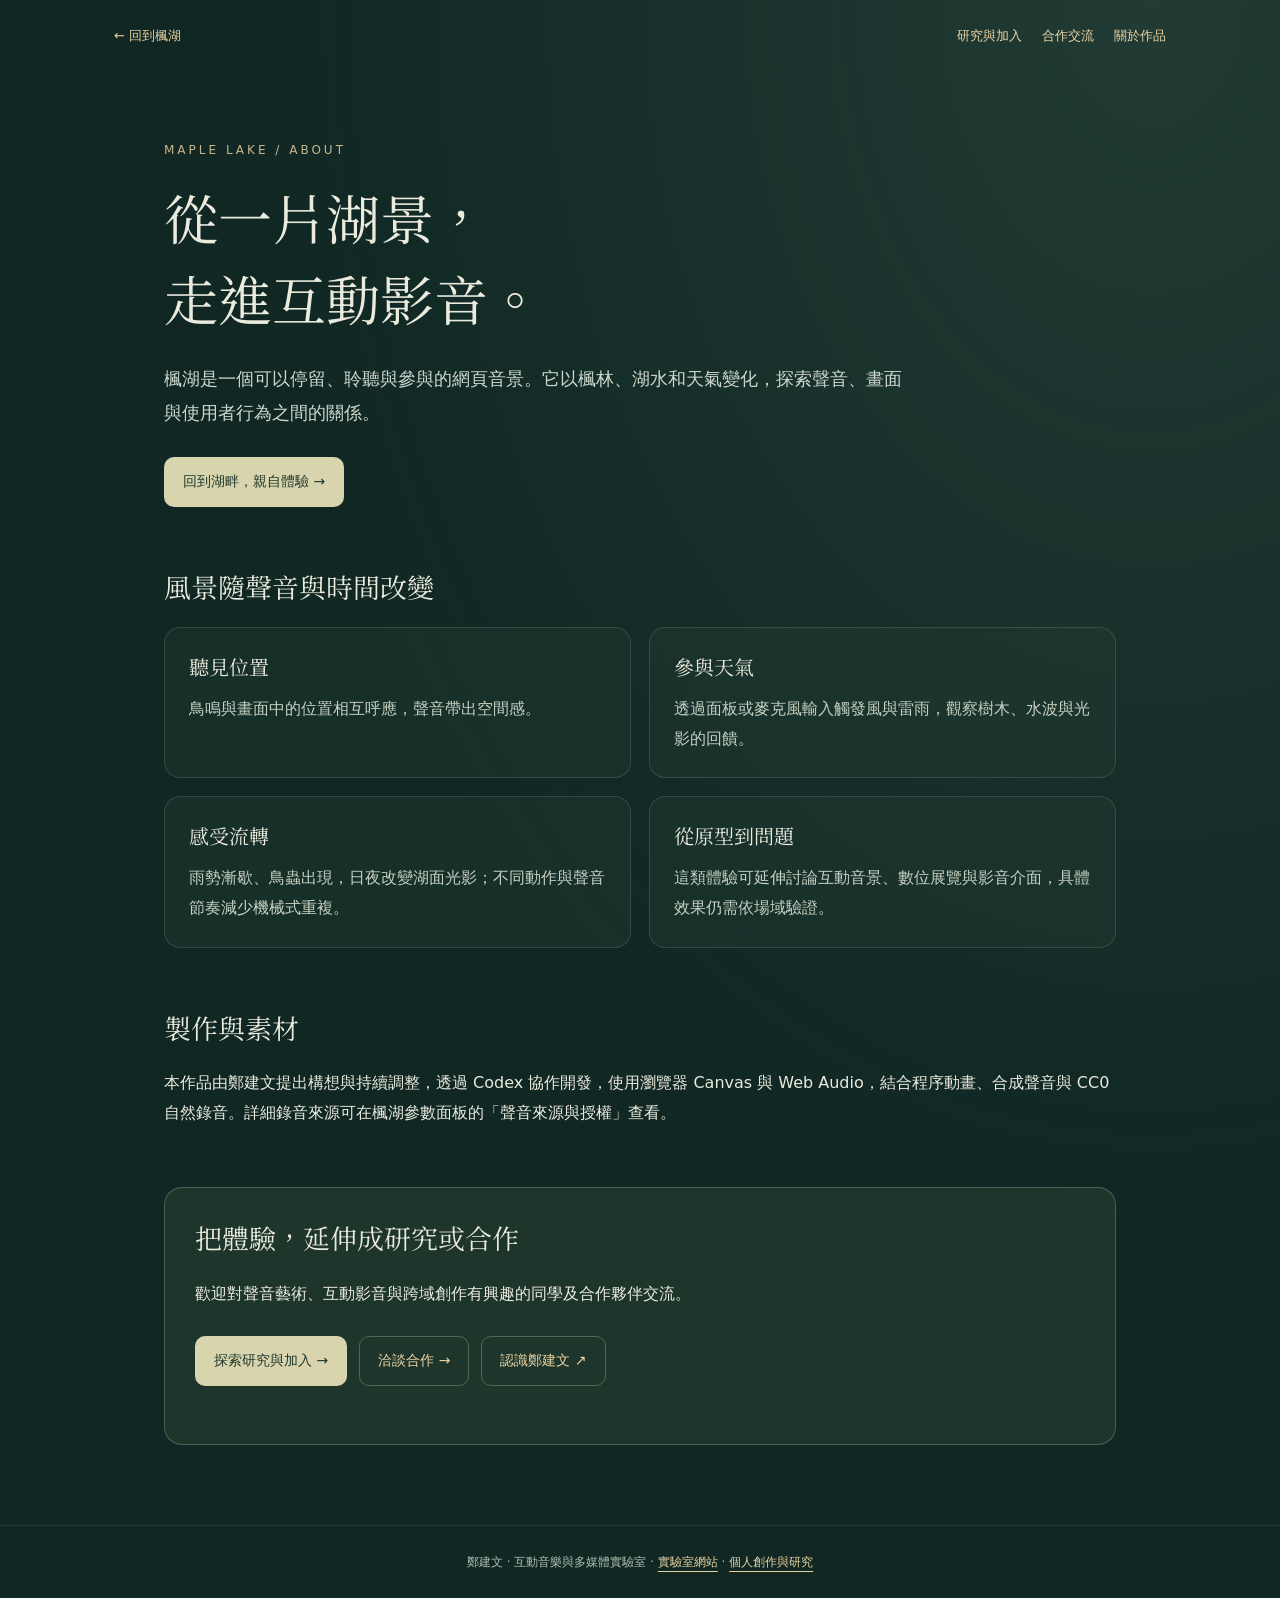
==== about.html @ 9a6f679a "Add research, collaboration and project introduction with public contact" ====
<!doctype html><html lang="zh-Hant"><head><meta charset="utf-8"><meta name="viewport" content="width=device-width,initial-scale=1"><meta name="description" content="從一片湖景，走進互動影音｜鄭建文・互動音樂與多媒體實驗室"><title>從一片湖景，走進互動影音｜楓湖 × 互動音樂與多媒體實驗室</title><link rel="stylesheet" href="outreach.css"></head><body><nav><a href="./">← 回到楓湖</a><div><a href="research.html">研究與加入</a><a href="collaboration.html">合作交流</a><a href="about.html">關於作品</a></div></nav><main><p class="eyebrow">MAPLE LAKE / ABOUT</p><h1>從一片湖景，<br>走進互動影音。</h1><p class="lead">楓湖是一個可以停留、聆聽與參與的網頁音景。它以楓林、湖水和天氣變化，探索聲音、畫面與使用者行為之間的關係。</p><div class="actions"><a class="button primary" href="./">回到湖畔，親自體驗 →</a></div><section><h2>風景隨聲音與時間改變</h2><div class="grid"><article class="card"><h3>聽見位置</h3><p>鳥鳴與畫面中的位置相互呼應，聲音帶出空間感。</p></article><article class="card"><h3>參與天氣</h3><p>透過面板或麥克風輸入觸發風與雷雨，觀察樹木、水波與光影的回饋。</p></article><article class="card"><h3>感受流轉</h3><p>雨勢漸歇、鳥蟲出現，日夜改變湖面光影；不同動作與聲音節奏減少機械式重複。</p></article><article class="card"><h3>從原型到問題</h3><p>這類體驗可延伸討論互動音景、數位展覽與影音介面，具體效果仍需依場域驗證。</p></article></div></section><section><h2>製作與素材</h2><p>本作品由鄭建文提出構想與持續調整，透過 Codex 協作開發，使用瀏覽器 Canvas 與 Web Audio，結合程序動畫、合成聲音與 CC0 自然錄音。詳細錄音來源可在楓湖參數面板的「聲音來源與授權」查看。</p></section><section class="contact"><h2>把體驗，延伸成研究或合作</h2><p>歡迎對聲音藝術、互動影音與跨域創作有興趣的同學及合作夥伴交流。</p><div class="actions"><a class="button primary" href="research.html">探索研究與加入 →</a><a class="button" href="collaboration.html">洽談合作 →</a><a class="button" href="https://cwcheng2009.blogspot.com/">認識鄭建文 ↗</a></div></section></main><footer>鄭建文 · 互動音樂與多媒體實驗室 · <a href="https://ilab-ntut.blogspot.com/">實驗室網站</a> · <a href="https://cwcheng2009.blogspot.com/">個人創作與研究</a></footer></body></html>
---- outreach.css ----
@import url('https://fonts.googleapis.com/css2?family=Noto+Serif+TC:wght@400;500&display=swap');
:root{font-family:system-ui,sans-serif;color:#eaeadd;background:#102724}*{box-sizing:border-box}body{margin:0;background:radial-gradient(ellipse at 90% 0,#44635355,transparent 55%),#102724;line-height:1.85}a{color:#ead3a3;text-underline-offset:5px}nav{max-width:1100px;margin:auto;padding:24px;display:flex;justify-content:space-between;gap:20px}nav div{display:flex;gap:20px}nav a{text-decoration:none;font-size:13px}main{max-width:1000px;margin:auto;padding:55px 24px 80px}.eyebrow{font-size:12px;color:#c6b58c;letter-spacing:3px}h1,h2,h3{font-family:'Noto Serif TC',serif;font-weight:400;line-height:1.5}h1{font-size:clamp(32px,5vw,54px);margin:15px 0 24px}h2{font-size:27px;margin:0 0 20px}h3{font-size:20px;margin:0 0 12px}.lead{font-size:18px;max-width:740px;color:#cdd8cc}.actions{display:flex;gap:12px;flex-wrap:wrap;margin:28px 0}.button{display:inline-block;border:1px solid #d6d9b74a;border-radius:10px;padding:11px 18px;text-decoration:none;font-size:14px}.primary{background:#d8d4ae;color:#21392c}.grid{display:grid;grid-template-columns:repeat(2,1fr);gap:18px}.card{background:#243e3466;border:1px solid #d6d9b726;border-radius:16px;padding:24px}.card p{color:#c5d1c2;margin:0}section{margin-top:60px}.note{font-size:13px;color:#aebfb0}.contact{padding:30px;border:1px solid #d6d9b740;border-radius:18px;background:#324c3866}footer{padding:25px;text-align:center;border-top:1px solid #ffffff16;font-size:12px;color:#aebfb0}a:focus-visible{outline:2px solid #efca84;outline-offset:5px}@media(max-width:640px){nav{flex-direction:column;gap:12px}nav div{gap:16px}main{padding-top:30px}.grid{grid-template-columns:1fr}.lead{font-size:16px}section{margin-top:42px}}
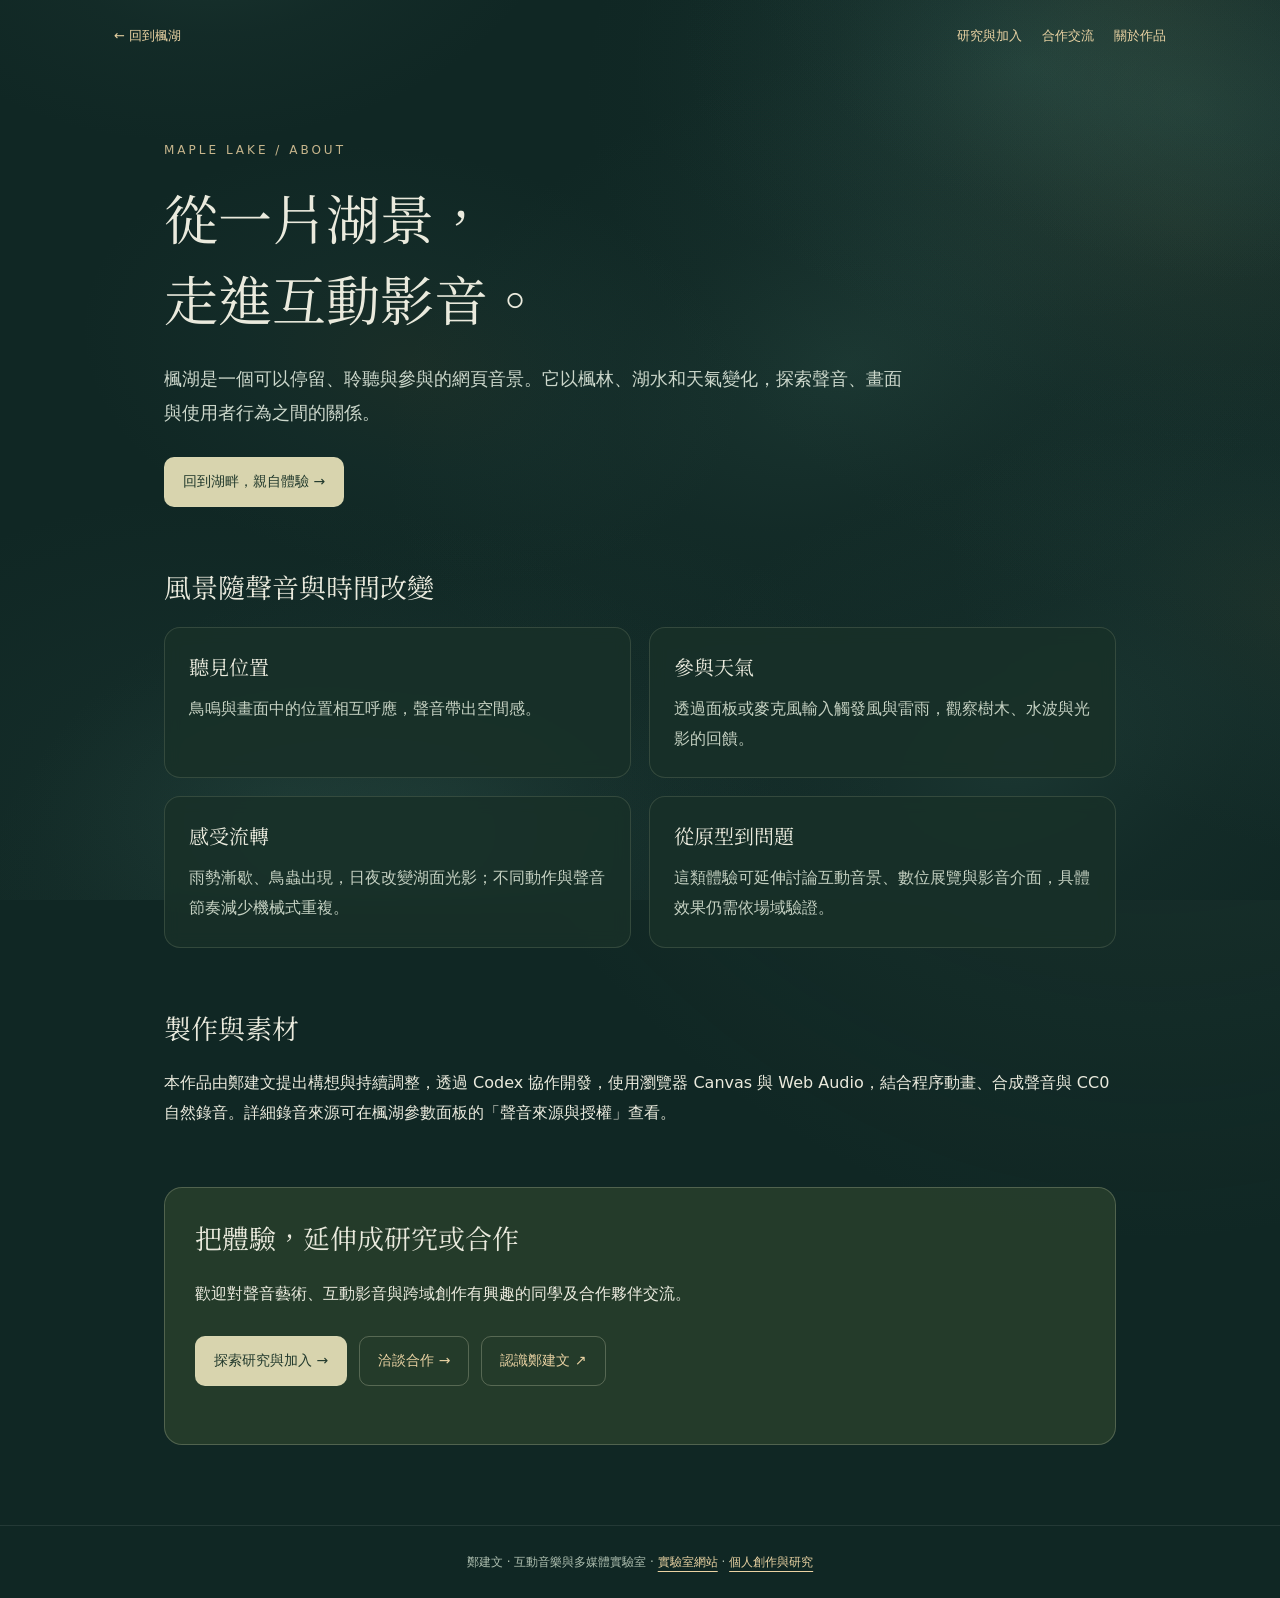
==== commit fdc18d82: "Add interactive mist, sound waves and particles to outreach pages" ====
--- a/about.html
+++ b/about.html
@@ -1 +1 @@
-<!doctype html><html lang="zh-Hant"><head><meta charset="utf-8"><meta name="viewport" content="width=device-width,initial-scale=1"><meta name="description" content="從一片湖景，走進互動影音｜鄭建文・互動音樂與多媒體實驗室"><title>從一片湖景，走進互動影音｜楓湖 × 互動音樂與多媒體實驗室</title><link rel="stylesheet" href="outreach.css"></head><body><nav><a href="./">← 回到楓湖</a><div><a href="research.html">研究與加入</a><a href="collaboration.html">合作交流</a><a href="about.html">關於作品</a></div></nav><main><p class="eyebrow">MAPLE LAKE / ABOUT</p><h1>從一片湖景，<br>走進互動影音。</h1><p class="lead">楓湖是一個可以停留、聆聽與參與的網頁音景。它以楓林、湖水和天氣變化，探索聲音、畫面與使用者行為之間的關係。</p><div class="actions"><a class="button primary" href="./">回到湖畔，親自體驗 →</a></div><section><h2>風景隨聲音與時間改變</h2><div class="grid"><article class="card"><h3>聽見位置</h3><p>鳥鳴與畫面中的位置相互呼應，聲音帶出空間感。</p></article><article class="card"><h3>參與天氣</h3><p>透過面板或麥克風輸入觸發風與雷雨，觀察樹木、水波與光影的回饋。</p></article><article class="card"><h3>感受流轉</h3><p>雨勢漸歇、鳥蟲出現，日夜改變湖面光影；不同動作與聲音節奏減少機械式重複。</p></article><article class="card"><h3>從原型到問題</h3><p>這類體驗可延伸討論互動音景、數位展覽與影音介面，具體效果仍需依場域驗證。</p></article></div></section><section><h2>製作與素材</h2><p>本作品由鄭建文提出構想與持續調整，透過 Codex 協作開發，使用瀏覽器 Canvas 與 Web Audio，結合程序動畫、合成聲音與 CC0 自然錄音。詳細錄音來源可在楓湖參數面板的「聲音來源與授權」查看。</p></section><section class="contact"><h2>把體驗，延伸成研究或合作</h2><p>歡迎對聲音藝術、互動影音與跨域創作有興趣的同學及合作夥伴交流。</p><div class="actions"><a class="button primary" href="research.html">探索研究與加入 →</a><a class="button" href="collaboration.html">洽談合作 →</a><a class="button" href="https://cwcheng2009.blogspot.com/">認識鄭建文 ↗</a></div></section></main><footer>鄭建文 · 互動音樂與多媒體實驗室 · <a href="https://ilab-ntut.blogspot.com/">實驗室網站</a> · <a href="https://cwcheng2009.blogspot.com/">個人創作與研究</a></footer></body></html>+<!doctype html><html lang="zh-Hant"><head><meta charset="utf-8"><meta name="viewport" content="width=device-width,initial-scale=1"><meta name="description" content="從一片湖景，走進互動影音｜鄭建文・互動音樂與多媒體實驗室"><title>從一片湖景，走進互動影音｜楓湖 × 互動音樂與多媒體實驗室</title><link rel="stylesheet" href="outreach.css?v=20261008-fluid"></head><body><nav><a href="./">← 回到楓湖</a><div><a href="research.html">研究與加入</a><a href="collaboration.html">合作交流</a><a href="about.html">關於作品</a></div></nav><main><p class="eyebrow">MAPLE LAKE / ABOUT</p><h1>從一片湖景，<br>走進互動影音。</h1><p class="lead">楓湖是一個可以停留、聆聽與參與的網頁音景。它以楓林、湖水和天氣變化，探索聲音、畫面與使用者行為之間的關係。</p><div class="actions"><a class="button primary" href="./">回到湖畔，親自體驗 →</a></div><section><h2>風景隨聲音與時間改變</h2><div class="grid"><article class="card"><h3>聽見位置</h3><p>鳥鳴與畫面中的位置相互呼應，聲音帶出空間感。</p></article><article class="card"><h3>參與天氣</h3><p>透過面板或麥克風輸入觸發風與雷雨，觀察樹木、水波與光影的回饋。</p></article><article class="card"><h3>感受流轉</h3><p>雨勢漸歇、鳥蟲出現，日夜改變湖面光影；不同動作與聲音節奏減少機械式重複。</p></article><article class="card"><h3>從原型到問題</h3><p>這類體驗可延伸討論互動音景、數位展覽與影音介面，具體效果仍需依場域驗證。</p></article></div></section><section><h2>製作與素材</h2><p>本作品由鄭建文提出構想與持續調整，透過 Codex 協作開發，使用瀏覽器 Canvas 與 Web Audio，結合程序動畫、合成聲音與 CC0 自然錄音。詳細錄音來源可在楓湖參數面板的「聲音來源與授權」查看。</p></section><section class="contact"><h2>把體驗，延伸成研究或合作</h2><p>歡迎對聲音藝術、互動影音與跨域創作有興趣的同學及合作夥伴交流。</p><div class="actions"><a class="button primary" href="research.html">探索研究與加入 →</a><a class="button" href="collaboration.html">洽談合作 →</a><a class="button" href="https://cwcheng2009.blogspot.com/">認識鄭建文 ↗</a></div></section></main><footer>鄭建文 · 互動音樂與多媒體實驗室 · <a href="https://ilab-ntut.blogspot.com/">實驗室網站</a> · <a href="https://cwcheng2009.blogspot.com/">個人創作與研究</a></footer><script src="outreach-bg.js?v=20261008-fluid"></script></body></html>
--- a/outreach.css
+++ b/outreach.css
@@ -1,2 +1,4 @@
 @import url('https://fonts.googleapis.com/css2?family=Noto+Serif+TC:wght@400;500&display=swap');
 :root{font-family:system-ui,sans-serif;color:#eaeadd;background:#102724}*{box-sizing:border-box}body{margin:0;background:radial-gradient(ellipse at 90% 0,#44635355,transparent 55%),#102724;line-height:1.85}a{color:#ead3a3;text-underline-offset:5px}nav{max-width:1100px;margin:auto;padding:24px;display:flex;justify-content:space-between;gap:20px}nav div{display:flex;gap:20px}nav a{text-decoration:none;font-size:13px}main{max-width:1000px;margin:auto;padding:55px 24px 80px}.eyebrow{font-size:12px;color:#c6b58c;letter-spacing:3px}h1,h2,h3{font-family:'Noto Serif TC',serif;font-weight:400;line-height:1.5}h1{font-size:clamp(32px,5vw,54px);margin:15px 0 24px}h2{font-size:27px;margin:0 0 20px}h3{font-size:20px;margin:0 0 12px}.lead{font-size:18px;max-width:740px;color:#cdd8cc}.actions{display:flex;gap:12px;flex-wrap:wrap;margin:28px 0}.button{display:inline-block;border:1px solid #d6d9b74a;border-radius:10px;padding:11px 18px;text-decoration:none;font-size:14px}.primary{background:#d8d4ae;color:#21392c}.grid{display:grid;grid-template-columns:repeat(2,1fr);gap:18px}.card{background:#243e3466;border:1px solid #d6d9b726;border-radius:16px;padding:24px}.card p{color:#c5d1c2;margin:0}section{margin-top:60px}.note{font-size:13px;color:#aebfb0}.contact{padding:30px;border:1px solid #d6d9b740;border-radius:18px;background:#324c3866}footer{padding:25px;text-align:center;border-top:1px solid #ffffff16;font-size:12px;color:#aebfb0}a:focus-visible{outline:2px solid #efca84;outline-offset:5px}@media(max-width:640px){nav{flex-direction:column;gap:12px}nav div{gap:16px}main{padding-top:30px}.grid{grid-template-columns:1fr}.lead{font-size:16px}section{margin-top:42px}}
+
+.outreach-background{position:fixed;inset:0;width:100%;height:100%;pointer-events:none;z-index:0}body>nav,body>main,body>footer{position:relative;z-index:1}.card{background:rgba(25,48,40,.88);backdrop-filter:blur(8px)}.contact{background:rgba(38,61,44,.92)}@media(prefers-reduced-motion:reduce){.card{backdrop-filter:none}}
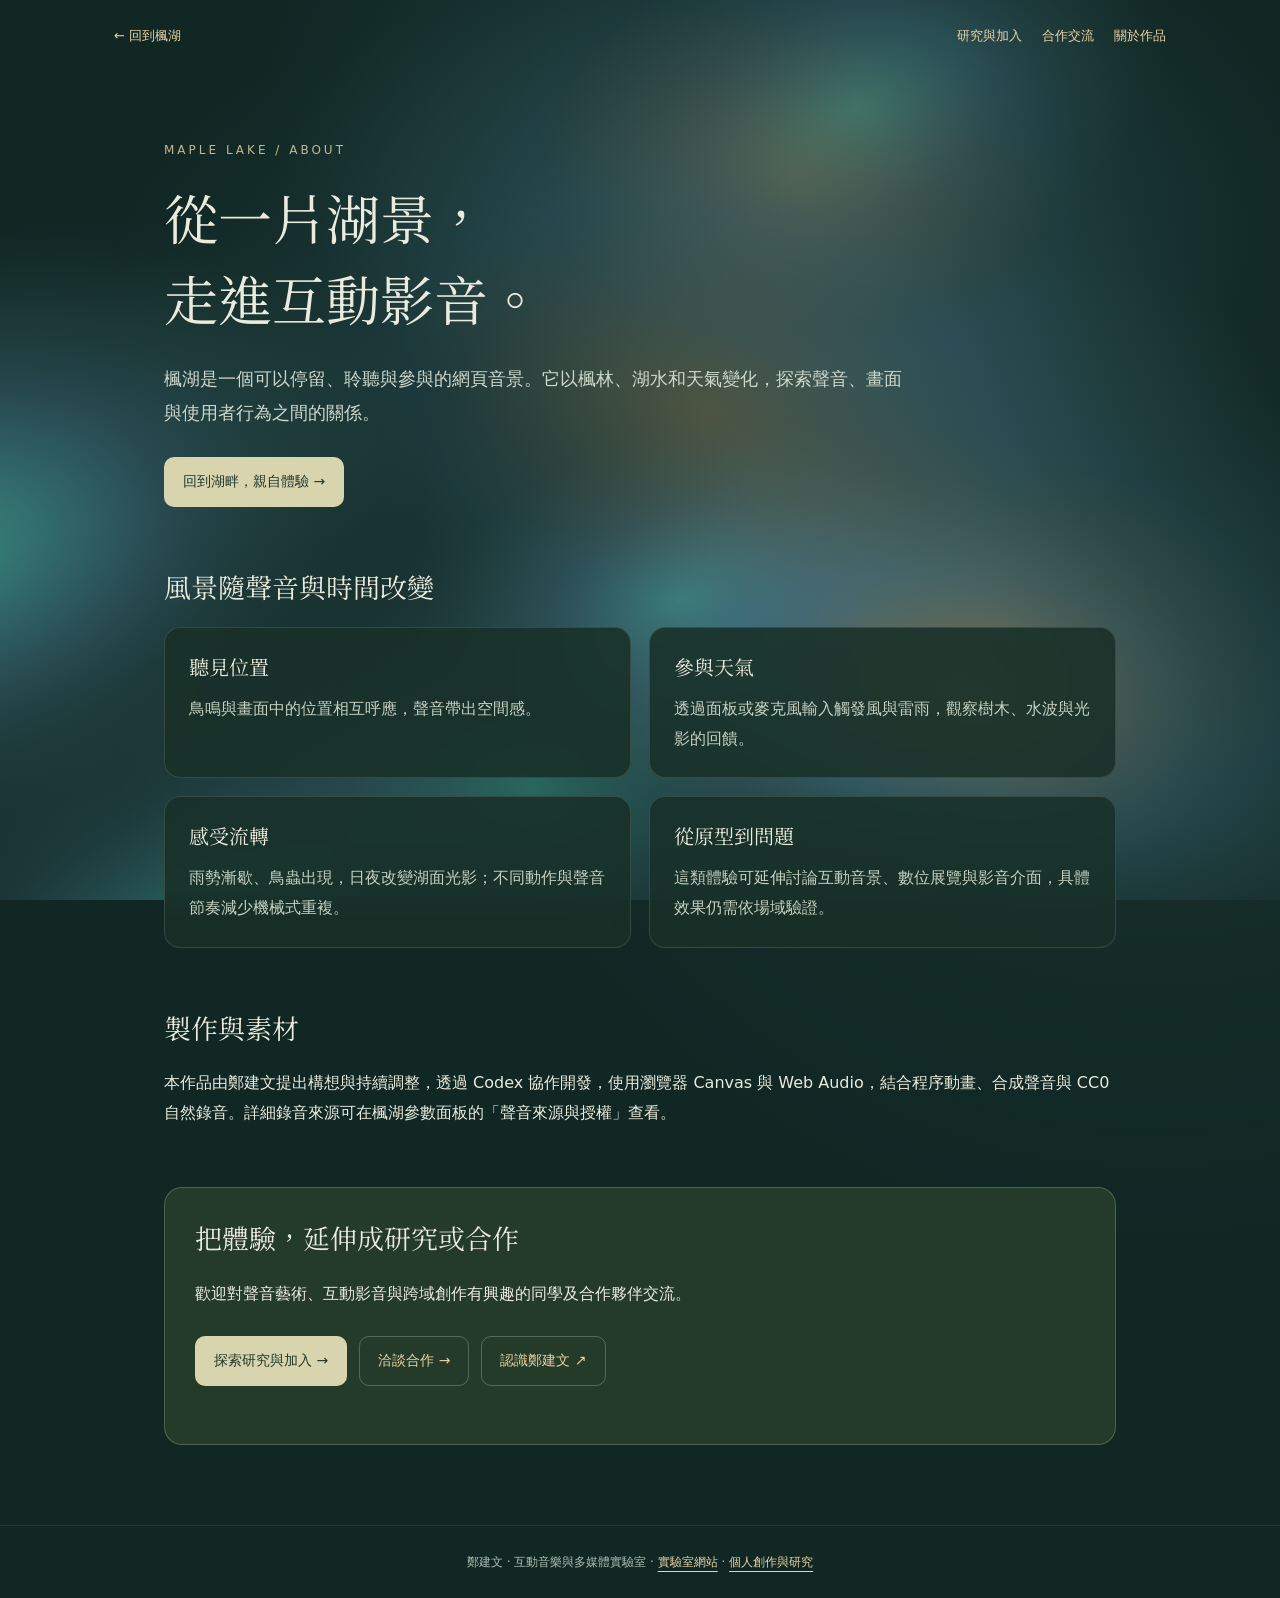
==== commit 48710a08: "Make outreach effects visible and highlight graduate thesis archive" ====
--- a/about.html
+++ b/about.html
@@ -1 +1 @@
-<!doctype html><html lang="zh-Hant"><head><meta charset="utf-8"><meta name="viewport" content="width=device-width,initial-scale=1"><meta name="description" content="從一片湖景，走進互動影音｜鄭建文・互動音樂與多媒體實驗室"><title>從一片湖景，走進互動影音｜楓湖 × 互動音樂與多媒體實驗室</title><link rel="stylesheet" href="outreach.css?v=20261008-fluid"></head><body><nav><a href="./">← 回到楓湖</a><div><a href="research.html">研究與加入</a><a href="collaboration.html">合作交流</a><a href="about.html">關於作品</a></div></nav><main><p class="eyebrow">MAPLE LAKE / ABOUT</p><h1>從一片湖景，<br>走進互動影音。</h1><p class="lead">楓湖是一個可以停留、聆聽與參與的網頁音景。它以楓林、湖水和天氣變化，探索聲音、畫面與使用者行為之間的關係。</p><div class="actions"><a class="button primary" href="./">回到湖畔，親自體驗 →</a></div><section><h2>風景隨聲音與時間改變</h2><div class="grid"><article class="card"><h3>聽見位置</h3><p>鳥鳴與畫面中的位置相互呼應，聲音帶出空間感。</p></article><article class="card"><h3>參與天氣</h3><p>透過面板或麥克風輸入觸發風與雷雨，觀察樹木、水波與光影的回饋。</p></article><article class="card"><h3>感受流轉</h3><p>雨勢漸歇、鳥蟲出現，日夜改變湖面光影；不同動作與聲音節奏減少機械式重複。</p></article><article class="card"><h3>從原型到問題</h3><p>這類體驗可延伸討論互動音景、數位展覽與影音介面，具體效果仍需依場域驗證。</p></article></div></section><section><h2>製作與素材</h2><p>本作品由鄭建文提出構想與持續調整，透過 Codex 協作開發，使用瀏覽器 Canvas 與 Web Audio，結合程序動畫、合成聲音與 CC0 自然錄音。詳細錄音來源可在楓湖參數面板的「聲音來源與授權」查看。</p></section><section class="contact"><h2>把體驗，延伸成研究或合作</h2><p>歡迎對聲音藝術、互動影音與跨域創作有興趣的同學及合作夥伴交流。</p><div class="actions"><a class="button primary" href="research.html">探索研究與加入 →</a><a class="button" href="collaboration.html">洽談合作 →</a><a class="button" href="https://cwcheng2009.blogspot.com/">認識鄭建文 ↗</a></div></section></main><footer>鄭建文 · 互動音樂與多媒體實驗室 · <a href="https://ilab-ntut.blogspot.com/">實驗室網站</a> · <a href="https://cwcheng2009.blogspot.com/">個人創作與研究</a></footer><script src="outreach-bg.js?v=20261008-fluid"></script></body></html>+<!doctype html><html lang="zh-Hant"><head><meta charset="utf-8"><meta name="viewport" content="width=device-width,initial-scale=1"><meta name="description" content="從一片湖景，走進互動影音｜鄭建文・互動音樂與多媒體實驗室"><title>從一片湖景，走進互動影音｜楓湖 × 互動音樂與多媒體實驗室</title><link rel="stylesheet" href="outreach.css?v=20261008-fluid2"></head><body><nav><a href="./">← 回到楓湖</a><div><a href="research.html">研究與加入</a><a href="collaboration.html">合作交流</a><a href="about.html">關於作品</a></div></nav><main><p class="eyebrow">MAPLE LAKE / ABOUT</p><h1>從一片湖景，<br>走進互動影音。</h1><p class="lead">楓湖是一個可以停留、聆聽與參與的網頁音景。它以楓林、湖水和天氣變化，探索聲音、畫面與使用者行為之間的關係。</p><div class="actions"><a class="button primary" href="./">回到湖畔，親自體驗 →</a></div><section><h2>風景隨聲音與時間改變</h2><div class="grid"><article class="card"><h3>聽見位置</h3><p>鳥鳴與畫面中的位置相互呼應，聲音帶出空間感。</p></article><article class="card"><h3>參與天氣</h3><p>透過面板或麥克風輸入觸發風與雷雨，觀察樹木、水波與光影的回饋。</p></article><article class="card"><h3>感受流轉</h3><p>雨勢漸歇、鳥蟲出現，日夜改變湖面光影；不同動作與聲音節奏減少機械式重複。</p></article><article class="card"><h3>從原型到問題</h3><p>這類體驗可延伸討論互動音景、數位展覽與影音介面，具體效果仍需依場域驗證。</p></article></div></section><section><h2>製作與素材</h2><p>本作品由鄭建文提出構想與持續調整，透過 Codex 協作開發，使用瀏覽器 Canvas 與 Web Audio，結合程序動畫、合成聲音與 CC0 自然錄音。詳細錄音來源可在楓湖參數面板的「聲音來源與授權」查看。</p></section><section class="contact"><h2>把體驗，延伸成研究或合作</h2><p>歡迎對聲音藝術、互動影音與跨域創作有興趣的同學及合作夥伴交流。</p><div class="actions"><a class="button primary" href="research.html">探索研究與加入 →</a><a class="button" href="collaboration.html">洽談合作 →</a><a class="button" href="https://cwcheng2009.blogspot.com/">認識鄭建文 ↗</a></div></section></main><footer>鄭建文 · 互動音樂與多媒體實驗室 · <a href="https://ilab-ntut.blogspot.com/">實驗室網站</a> · <a href="https://cwcheng2009.blogspot.com/">個人創作與研究</a></footer><script src="outreach-bg.js?v=20261008-fluid2"></script></body></html>
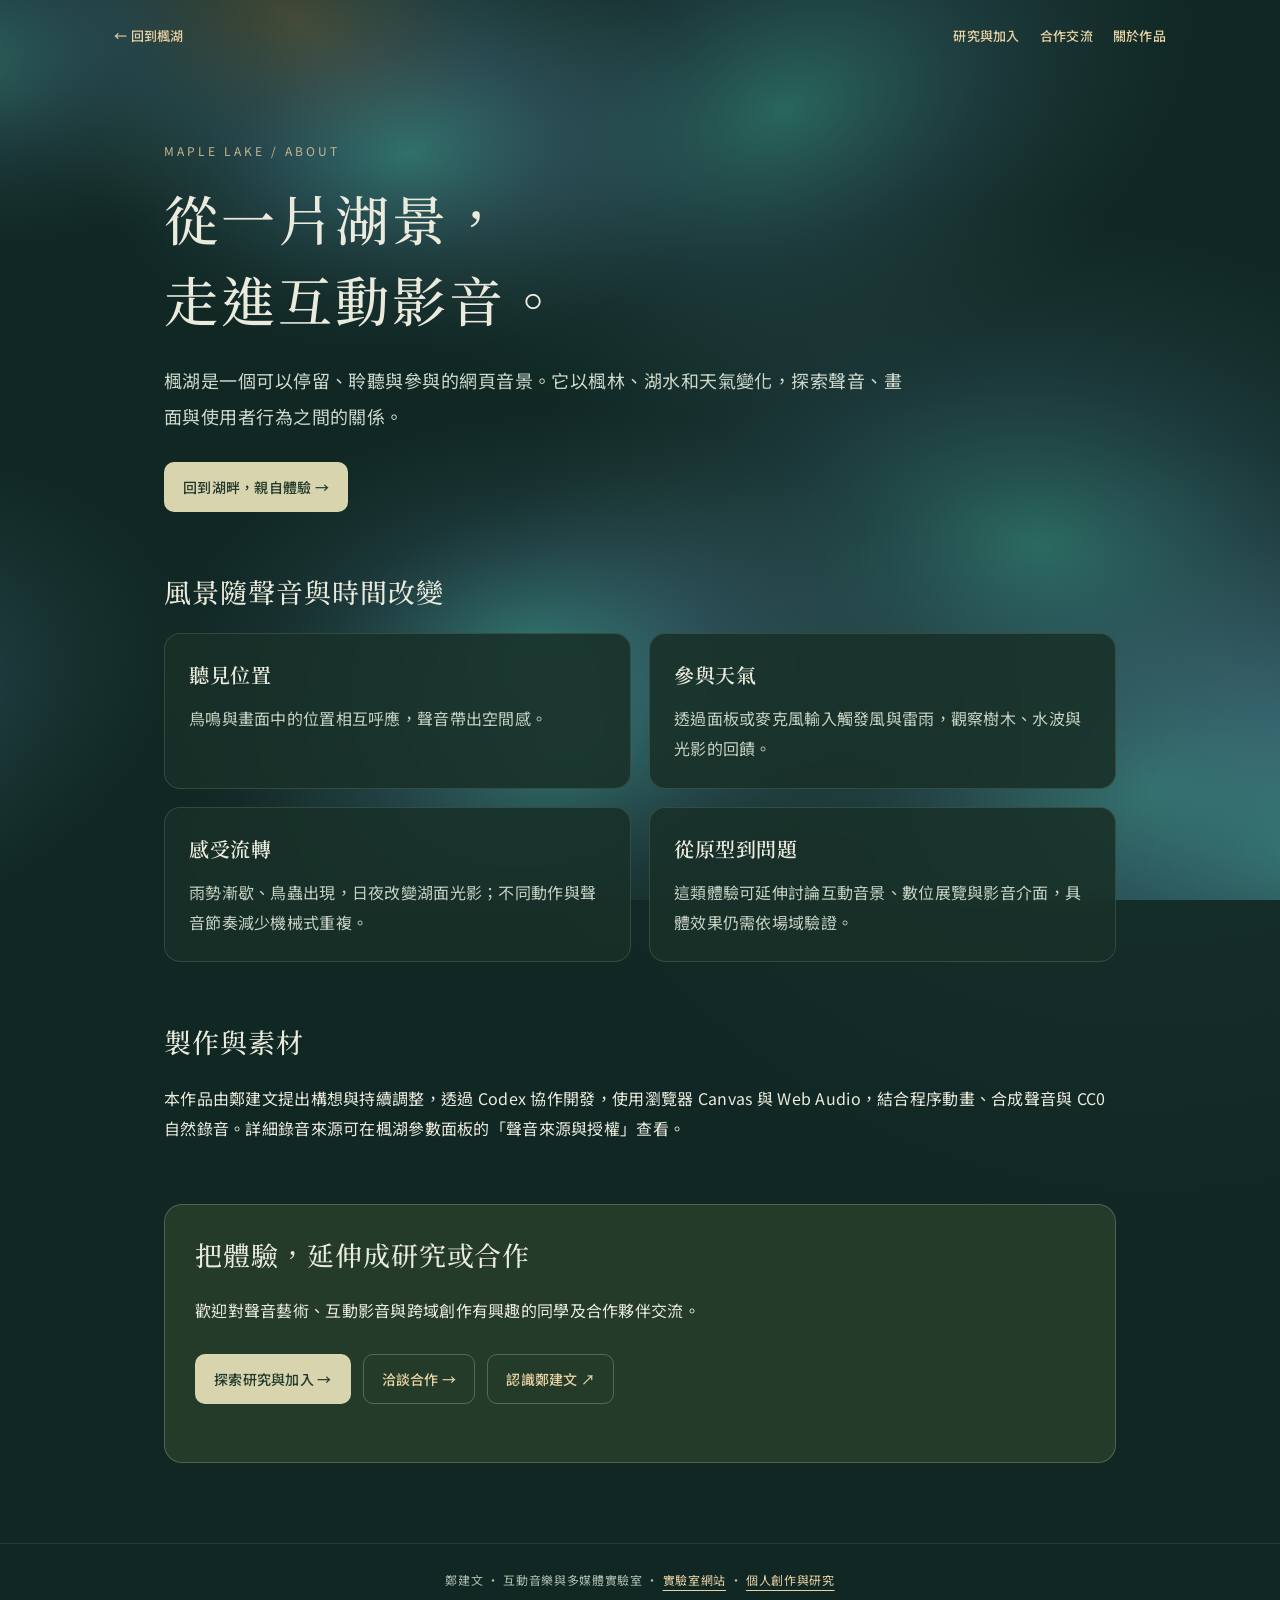
==== commit 6258d407: "Apply refined typography to about.html" ====
--- a/about.html
+++ b/about.html
@@ -1 +1 @@
-<!doctype html><html lang="zh-Hant"><head><meta charset="utf-8"><meta name="viewport" content="width=device-width,initial-scale=1"><meta name="description" content="從一片湖景，走進互動影音｜鄭建文・互動音樂與多媒體實驗室"><title>從一片湖景，走進互動影音｜楓湖 × 互動音樂與多媒體實驗室</title><link rel="stylesheet" href="outreach.css?v=20261008-fluid2"></head><body><nav><a href="./">← 回到楓湖</a><div><a href="research.html">研究與加入</a><a href="collaboration.html">合作交流</a><a href="about.html">關於作品</a></div></nav><main><p class="eyebrow">MAPLE LAKE / ABOUT</p><h1>從一片湖景，<br>走進互動影音。</h1><p class="lead">楓湖是一個可以停留、聆聽與參與的網頁音景。它以楓林、湖水和天氣變化，探索聲音、畫面與使用者行為之間的關係。</p><div class="actions"><a class="button primary" href="./">回到湖畔，親自體驗 →</a></div><section><h2>風景隨聲音與時間改變</h2><div class="grid"><article class="card"><h3>聽見位置</h3><p>鳥鳴與畫面中的位置相互呼應，聲音帶出空間感。</p></article><article class="card"><h3>參與天氣</h3><p>透過面板或麥克風輸入觸發風與雷雨，觀察樹木、水波與光影的回饋。</p></article><article class="card"><h3>感受流轉</h3><p>雨勢漸歇、鳥蟲出現，日夜改變湖面光影；不同動作與聲音節奏減少機械式重複。</p></article><article class="card"><h3>從原型到問題</h3><p>這類體驗可延伸討論互動音景、數位展覽與影音介面，具體效果仍需依場域驗證。</p></article></div></section><section><h2>製作與素材</h2><p>本作品由鄭建文提出構想與持續調整，透過 Codex 協作開發，使用瀏覽器 Canvas 與 Web Audio，結合程序動畫、合成聲音與 CC0 自然錄音。詳細錄音來源可在楓湖參數面板的「聲音來源與授權」查看。</p></section><section class="contact"><h2>把體驗，延伸成研究或合作</h2><p>歡迎對聲音藝術、互動影音與跨域創作有興趣的同學及合作夥伴交流。</p><div class="actions"><a class="button primary" href="research.html">探索研究與加入 →</a><a class="button" href="collaboration.html">洽談合作 →</a><a class="button" href="https://cwcheng2009.blogspot.com/">認識鄭建文 ↗</a></div></section></main><footer>鄭建文 · 互動音樂與多媒體實驗室 · <a href="https://ilab-ntut.blogspot.com/">實驗室網站</a> · <a href="https://cwcheng2009.blogspot.com/">個人創作與研究</a></footer><script src="outreach-bg.js?v=20261008-fluid2"></script></body></html>+<!doctype html><html lang="zh-Hant"><head><meta charset="utf-8"><meta name="viewport" content="width=device-width,initial-scale=1"><meta name="description" content="從一片湖景，走進互動影音｜鄭建文・互動音樂與多媒體實驗室"><title>從一片湖景，走進互動影音｜楓湖 × 互動音樂與多媒體實驗室</title><link rel="stylesheet" href="outreach.css?v=20261008-fluid2"><link rel="stylesheet" href="typography.css?v=20261008-type1"></head><body><nav><a href="./">← 回到楓湖</a><div><a href="research.html">研究與加入</a><a href="collaboration.html">合作交流</a><a href="about.html">關於作品</a></div></nav><main><p class="eyebrow">MAPLE LAKE / ABOUT</p><h1>從一片湖景，<br>走進互動影音。</h1><p class="lead">楓湖是一個可以停留、聆聽與參與的網頁音景。它以楓林、湖水和天氣變化，探索聲音、畫面與使用者行為之間的關係。</p><div class="actions"><a class="button primary" href="./">回到湖畔，親自體驗 →</a></div><section><h2>風景隨聲音與時間改變</h2><div class="grid"><article class="card"><h3>聽見位置</h3><p>鳥鳴與畫面中的位置相互呼應，聲音帶出空間感。</p></article><article class="card"><h3>參與天氣</h3><p>透過面板或麥克風輸入觸發風與雷雨，觀察樹木、水波與光影的回饋。</p></article><article class="card"><h3>感受流轉</h3><p>雨勢漸歇、鳥蟲出現，日夜改變湖面光影；不同動作與聲音節奏減少機械式重複。</p></article><article class="card"><h3>從原型到問題</h3><p>這類體驗可延伸討論互動音景、數位展覽與影音介面，具體效果仍需依場域驗證。</p></article></div></section><section><h2>製作與素材</h2><p>本作品由鄭建文提出構想與持續調整，透過 Codex 協作開發，使用瀏覽器 Canvas 與 Web Audio，結合程序動畫、合成聲音與 CC0 自然錄音。詳細錄音來源可在楓湖參數面板的「聲音來源與授權」查看。</p></section><section class="contact"><h2>把體驗，延伸成研究或合作</h2><p>歡迎對聲音藝術、互動影音與跨域創作有興趣的同學及合作夥伴交流。</p><div class="actions"><a class="button primary" href="research.html">探索研究與加入 →</a><a class="button" href="collaboration.html">洽談合作 →</a><a class="button" href="https://cwcheng2009.blogspot.com/">認識鄭建文 ↗</a></div></section></main><footer>鄭建文 · 互動音樂與多媒體實驗室 · <a href="https://ilab-ntut.blogspot.com/">實驗室網站</a> · <a href="https://cwcheng2009.blogspot.com/">個人創作與研究</a></footer><script src="outreach-bg.js?v=20261008-fluid2"></script></body></html>
--- a/typography.css
+++ b/typography.css
@@ -0,0 +1,43 @@
+@import url('https://fonts.googleapis.com/css2?family=Noto+Sans+TC:wght@400;500;600&family=Noto+Serif+TC:wght@400;500;600&display=swap');
+/* Shared Traditional Chinese typography for the lake and information pages. */
+:root {
+  --font-body: 'Noto Sans TC', 'PingFang TC', 'Microsoft JhengHei', sans-serif;
+  --font-title: 'Noto Serif TC', 'Songti TC', 'PMingLiU', serif;
+  font-family: var(--font-body);
+  font-synthesis: none;
+}
+body { font-family: var(--font-body); font-weight:400; }
+button, input, select, textarea { font-family:var(--font-body); }
+h1,h2,h3,.brand { font-family:var(--font-title); }
+h1 { font-weight:500; letter-spacing:.055em; line-height:1.5; text-wrap:balance; }
+h2 { font-weight:500; letter-spacing:.035em; }
+h3 { font-weight:600; letter-spacing:.025em; }
+.brand { font-weight:500; letter-spacing:.16em; }
+.brand span { font-family:var(--font-body); letter-spacing:.18em; }
+.intro { font-family:var(--font-body); font-size:15px; line-height:1.95; letter-spacing:.055em; }
+.panel { line-height:1.65; }
+.panel-top { font-weight:500; font-size:14px; letter-spacing:.04em; }
+.slider,.mic,.day-control { font-size:12px; letter-spacing:.015em; }
+#modeHelp,#status,.sound-note,#inputHelp { line-height:1.85; letter-spacing:.015em; }
+.control-group>summary,.nature-controls p { font-weight:500; letter-spacing:.04em; }
+.events span { font-size:11px; letter-spacing:.03em; }
+footer { letter-spacing:.055em; }
+footer button,.about-entry { font-weight:500; }
+output { font-variant-numeric:tabular-nums; }
+body:has(.outreach-background) { font-size:16px; line-height:1.9; letter-spacing:.018em; }
+.lead { line-height:1.95; letter-spacing:.025em; }
+.card h3 { line-height:1.65; }
+nav a,.button { font-weight:500; }
+@media(max-width:700px) {
+  h1 { font-size:clamp(27px,7vw,34px); letter-spacing:.04em; line-height:1.55; }
+  .brand { font-size:23px; letter-spacing:.12em; }
+  .intro { font-size:13px; line-height:1.9; letter-spacing:.035em; }
+  .panel-top { font-size:14px; }
+  .slider,.mic,.day-control { font-size:12px; }
+}
+@media(max-width:640px) {
+  body:has(.outreach-background) { font-size:15px; }
+  h2 { font-size:25px; line-height:1.6; }
+  h3 { font-size:20px; }
+  .lead { font-size:16px; }
+}
